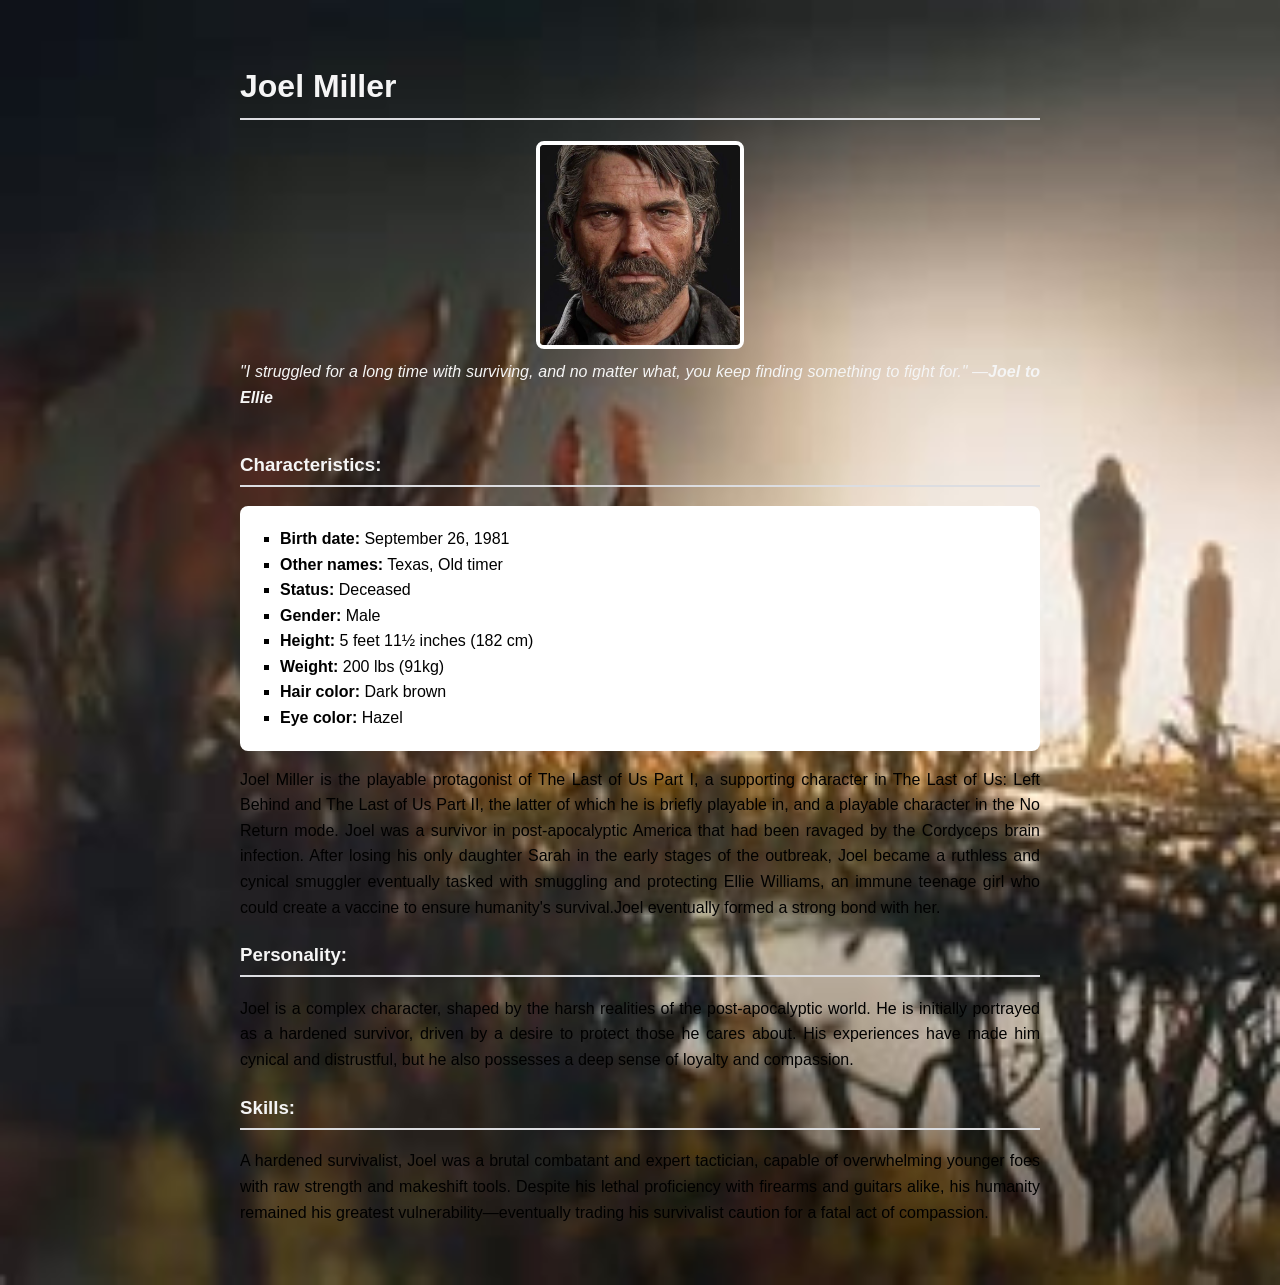
==== index.html @ c6439b8b "first commit" ====
<!doctype html>
<html lang="en">
  <head>
    <meta charset="UTF-8" />
    <meta name="viewport" content="width=device-width, initial-scale=1.0" />
    <title>Resume</title>
    <link rel="stylesheet" href="style.css" />
  </head>
  <body>
    <header>
      <h1>Joel Miller</h1>
    </header>
    <figure>
      <img
        src="img/2475238e963bce9a492e4954c616d935-2566435392.jpg"
        alt="Joel Miller"
      />
      <figcaption><p>
      <i
        >"I struggled for a long time with surviving, and no matter what, you
        keep finding something to fight for."</i
      >
      ―<b>Joel to Ellie</b>
    </p></figcaption>
    </figure>
    <main>
    <h3>Characteristics:</h3>
    <ul>
      <li><b>Birth date:</b> September 26, 1981</li>
      <li><b>Other names:</b> Texas, Old timer</li>
      <li><b>Status:</b> Deceased</li>
      <li><b>Gender:</b> Male</li>
      <li><b>Height:</b> 5 feet 11½ inches (182 cm)</li>
      <li><b>Weight:</b> 200 lbs (91kg)</li>
      <li><b>Hair color:</b> Dark brown</li>
      <li><b>Eye color:</b> Hazel</li>
    </ul>

    <p>
      Joel Miller is the playable protagonist of The Last of Us Part I, a
      supporting character in The Last of Us: Left Behind and The Last of Us
      Part II, the latter of which he is briefly playable in, and a playable
      character in the No Return mode. Joel was a survivor in post-apocalyptic
      America that had been ravaged by the Cordyceps brain infection. After
      losing his only daughter Sarah in the early stages of the outbreak, Joel
      became a ruthless and cynical smuggler eventually tasked with smuggling
      and protecting Ellie Williams, an immune teenage girl who could create a
      vaccine to ensure humanity's survival.Joel eventually formed a strong bond
      with her.
    </p>
    <h3>Personality:</h3>
    <p>
      Joel is a complex character, shaped by the harsh realities of the
      post-apocalyptic world. He is initially portrayed as a hardened survivor,
      driven by a desire to protect those he cares about. His experiences have
      made him cynical and distrustful, but he also possesses a deep sense of
      loyalty and compassion.
    </p>
    <h3>Skills:</h3>
    <p>
      A hardened survivalist, Joel was a brutal combatant and expert tactician,
      capable of overwhelming younger foes with raw strength and makeshift
      tools. Despite his lethal proficiency with firearms and guitars alike, his
      humanity remained his greatest vulnerability—eventually trading his
      survivalist caution for a fatal act of compassion.
    </p>
    </main>
  </body>
</html>
---- style.css ----
body {
  
  background-image: url("img/OIP-3956743881.jpg");

  background-size: cover; 
  background-repeat: no-repeat; 

  color: whi; 
  line-height: 1.6;
  font-family: Arial, sans-serif;
  
  max-width: 800px;
  margin: 0 auto;
  padding: 40px 20px;
 
}

h1, h3 {
  color: whitesmoke;
  border-bottom: 2px solid #dcdde1;
  padding-bottom: 5px;
}

img {
  border: 4px solid #fff;
  border-radius: 8px;
  height: 200px;
  width: 200px;
  object-fit: cover;
}

figure {
  margin: 20px 0;
  display: flex;
  flex-direction: column;
  align-items: center; 
  text-align: center;
}

figcaption p {
  font-style: italic;
  font-size: 16px;
  color: whitesmoke;
  margin-top: 10px;
}

ul {
  background: #fff;
  padding: 20px 40px;
  border-radius: 8px;
  list-style-type: square;
}

p {
  margin-bottom: 20px;
  text-align: justify;
}
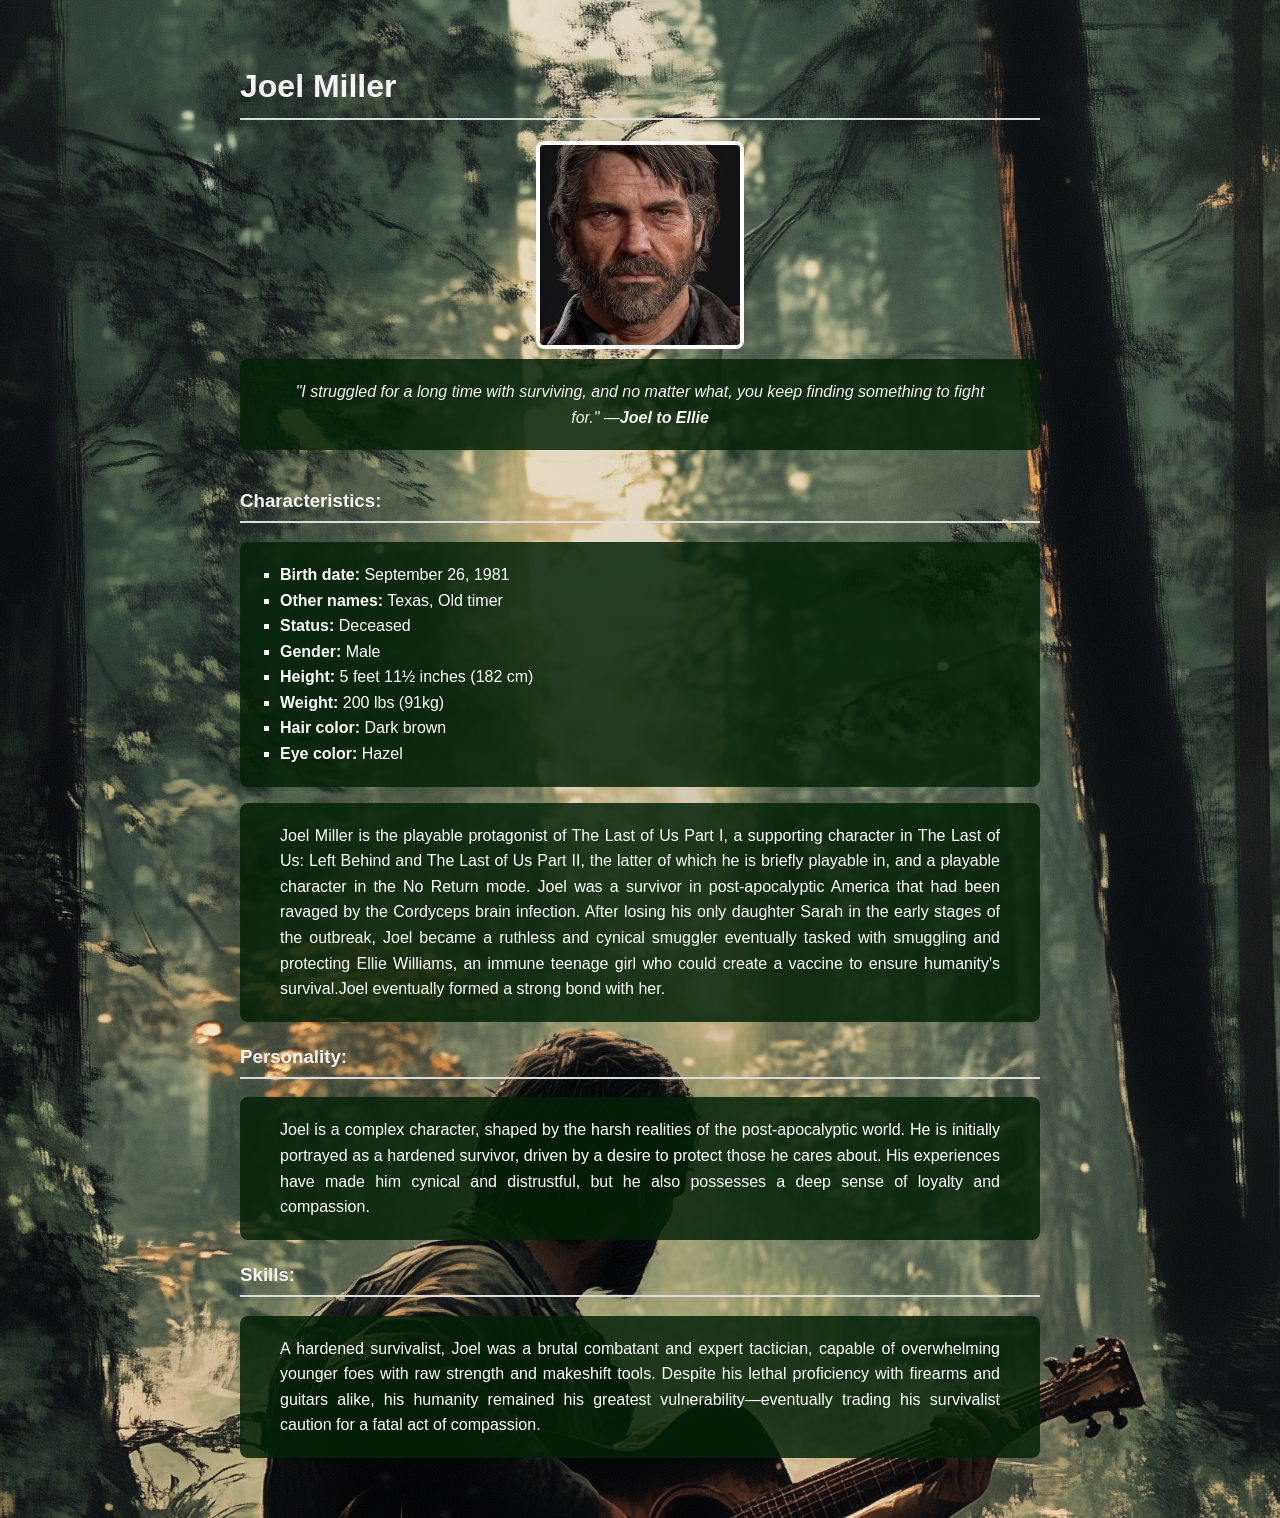
==== commit af244aa6: "nothing special" ====
--- a/index.html
+++ b/index.html
@@ -15,55 +15,58 @@
         src="img/2475238e963bce9a492e4954c616d935-2566435392.jpg"
         alt="Joel Miller"
       />
-      <figcaption><p>
-      <i
-        >"I struggled for a long time with surviving, and no matter what, you
-        keep finding something to fight for."</i
-      >
-      ―<b>Joel to Ellie</b>
-    </p></figcaption>
+      <figcaption>
+        <p class="qoute">
+          <i
+            >"I struggled for a long time with surviving, and no matter what,
+            you keep finding something to fight for."</i
+          >
+          ―<b>Joel to Ellie</b>
+        </p>
+      </figcaption>
     </figure>
     <main>
-    <h3>Characteristics:</h3>
-    <ul>
-      <li><b>Birth date:</b> September 26, 1981</li>
-      <li><b>Other names:</b> Texas, Old timer</li>
-      <li><b>Status:</b> Deceased</li>
-      <li><b>Gender:</b> Male</li>
-      <li><b>Height:</b> 5 feet 11½ inches (182 cm)</li>
-      <li><b>Weight:</b> 200 lbs (91kg)</li>
-      <li><b>Hair color:</b> Dark brown</li>
-      <li><b>Eye color:</b> Hazel</li>
-    </ul>
+      <h3><b>Characteristics:</b></h3>
+      <ul>
+        <li><b>Birth date:</b> September 26, 1981</li>
+        <li><b>Other names:</b> Texas, Old timer</li>
+        <li><b>Status:</b> Deceased</li>
+        <li><b>Gender:</b> Male</li>
+        <li><b>Height:</b> 5 feet 11½ inches (182 cm)</li>
+        <li><b>Weight:</b> 200 lbs (91kg)</li>
+        <li><b>Hair color:</b> Dark brown</li>
+        <li><b>Eye color:</b> Hazel</li>
+      </ul>
 
-    <p>
-      Joel Miller is the playable protagonist of The Last of Us Part I, a
-      supporting character in The Last of Us: Left Behind and The Last of Us
-      Part II, the latter of which he is briefly playable in, and a playable
-      character in the No Return mode. Joel was a survivor in post-apocalyptic
-      America that had been ravaged by the Cordyceps brain infection. After
-      losing his only daughter Sarah in the early stages of the outbreak, Joel
-      became a ruthless and cynical smuggler eventually tasked with smuggling
-      and protecting Ellie Williams, an immune teenage girl who could create a
-      vaccine to ensure humanity's survival.Joel eventually formed a strong bond
-      with her.
-    </p>
-    <h3>Personality:</h3>
-    <p>
-      Joel is a complex character, shaped by the harsh realities of the
-      post-apocalyptic world. He is initially portrayed as a hardened survivor,
-      driven by a desire to protect those he cares about. His experiences have
-      made him cynical and distrustful, but he also possesses a deep sense of
-      loyalty and compassion.
-    </p>
-    <h3>Skills:</h3>
-    <p>
-      A hardened survivalist, Joel was a brutal combatant and expert tactician,
-      capable of overwhelming younger foes with raw strength and makeshift
-      tools. Despite his lethal proficiency with firearms and guitars alike, his
-      humanity remained his greatest vulnerability—eventually trading his
-      survivalist caution for a fatal act of compassion.
-    </p>
+      <p class="characteristics">
+        Joel Miller is the playable protagonist of The Last of Us Part I, a
+        supporting character in The Last of Us: Left Behind and The Last of Us
+        Part II, the latter of which he is briefly playable in, and a playable
+        character in the No Return mode. Joel was a survivor in post-apocalyptic
+        America that had been ravaged by the Cordyceps brain infection. After
+        losing his only daughter Sarah in the early stages of the outbreak, Joel
+        became a ruthless and cynical smuggler eventually tasked with smuggling
+        and protecting Ellie Williams, an immune teenage girl who could create a
+        vaccine to ensure humanity's survival.Joel eventually formed a strong
+        bond with her.
+      </p>
+      <h3><b>Personality:</b></h3>
+      <p class="personality">
+        Joel is a complex character, shaped by the harsh realities of the
+        post-apocalyptic world. He is initially portrayed as a hardened
+        survivor, driven by a desire to protect those he cares about. His
+        experiences have made him cynical and distrustful, but he also possesses
+        a deep sense of loyalty and compassion.
+      </p>
+      <h3><b>Skills:</b></h3>
+      <p class="skills">
+        A hardened survivalist, Joel was a brutal combatant and expert
+        tactician, capable of overwhelming younger foes with raw strength and
+        makeshift tools. Despite his lethal proficiency with firearms and
+        guitars alike, his humanity remained his greatest
+        vulnerability—eventually trading his survivalist caution for a fatal act
+        of compassion.
+      </p>
     </main>
   </body>
 </html>
--- a/style.css
+++ b/style.css
@@ -1,6 +1,6 @@
 body {
   
-  background-image: url("img/OIP-3956743881.jpg");
+  background-image: url("img/joel_theme.png");
 
   background-size: cover; 
   background-repeat: no-repeat; 
@@ -38,6 +38,9 @@
 }
 
 figcaption p {
+  background: #022206d7;
+  padding: 20px 40px;
+  border-radius: 8px;
   font-style: italic;
   font-size: 16px;
   color: whitesmoke;
@@ -45,13 +48,19 @@
 }
 
 ul {
-  background: #fff;
+  color: #fff;
+  background:#022206d7;
   padding: 20px 40px;
   border-radius: 8px;
   list-style-type: square;
 }
 
-p {
+.characteristics, .personality, .skills {
+  color: #fff;
+  background: #022206d7;
+  padding: 20px 40px;
+  border-radius: 8px;
+  list-style-type: square;
   margin-bottom: 20px;
   text-align: justify;
 }
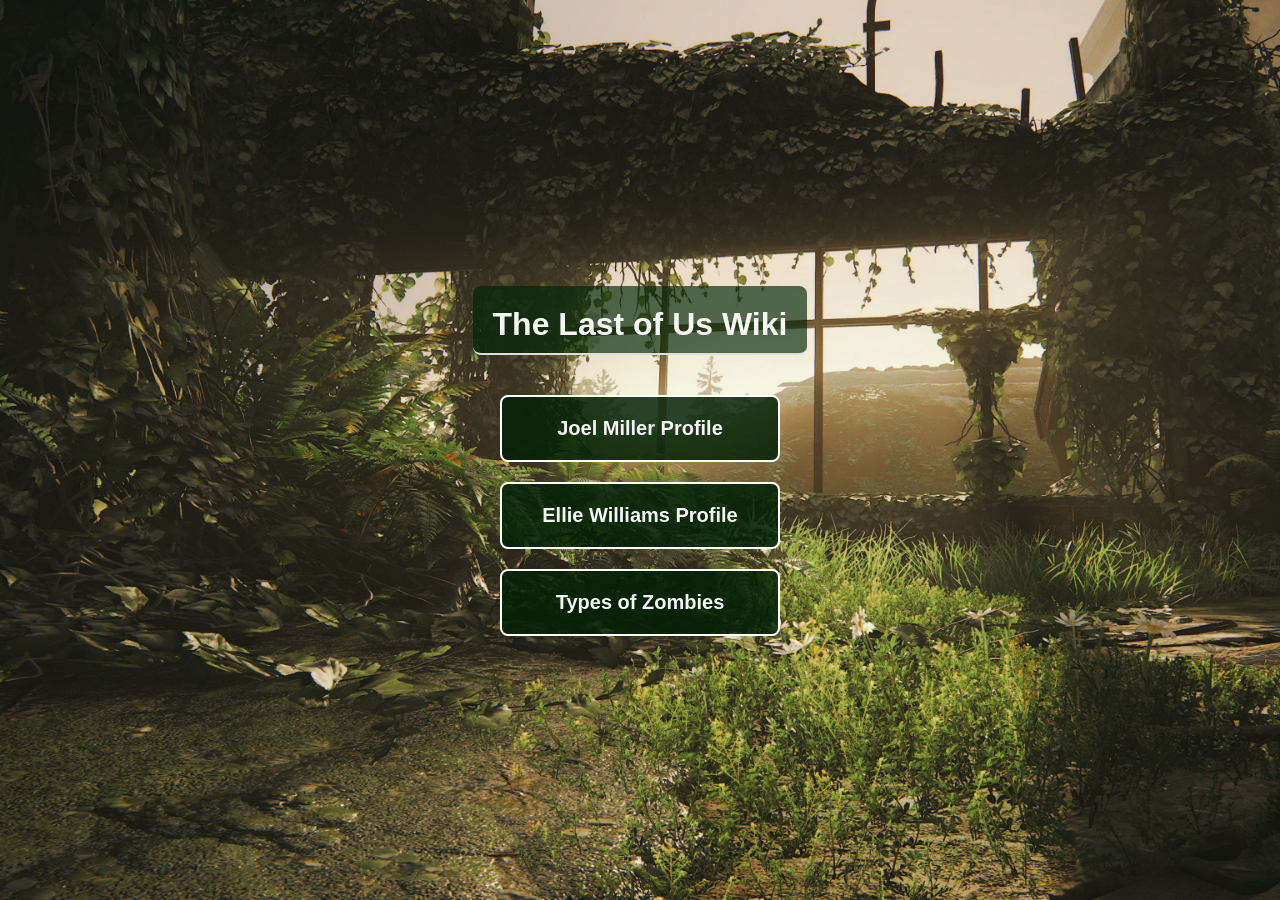
==== commit 39516b45: "make 3 aditioanl sites" ====
--- a/index.html
+++ b/index.html
@@ -3,70 +3,18 @@
   <head>
     <meta charset="UTF-8" />
     <meta name="viewport" content="width=device-width, initial-scale=1.0" />
-    <title>Resume</title>
-    <link rel="stylesheet" href="style.css" />
+    <title>The Last of Us - Main Menu</title>
+    <link rel="stylesheet" href="style_main.css" />
   </head>
   <body>
     <header>
-      <h1>Joel Miller</h1>
+      <h1>The Last of Us Wiki</h1>
     </header>
-    <figure>
-      <img
-        src="img/2475238e963bce9a492e4954c616d935-2566435392.jpg"
-        alt="Joel Miller"
-      />
-      <figcaption>
-        <p class="qoute">
-          <i
-            >"I struggled for a long time with surviving, and no matter what,
-            you keep finding something to fight for."</i
-          >
-          ―<b>Joel to Ellie</b>
-        </p>
-      </figcaption>
-    </figure>
-    <main>
-      <h3><b>Characteristics:</b></h3>
-      <ul>
-        <li><b>Birth date:</b> September 26, 1981</li>
-        <li><b>Other names:</b> Texas, Old timer</li>
-        <li><b>Status:</b> Deceased</li>
-        <li><b>Gender:</b> Male</li>
-        <li><b>Height:</b> 5 feet 11½ inches (182 cm)</li>
-        <li><b>Weight:</b> 200 lbs (91kg)</li>
-        <li><b>Hair color:</b> Dark brown</li>
-        <li><b>Eye color:</b> Hazel</li>
-      </ul>
 
-      <p class="characteristics">
-        Joel Miller is the playable protagonist of The Last of Us Part I, a
-        supporting character in The Last of Us: Left Behind and The Last of Us
-        Part II, the latter of which he is briefly playable in, and a playable
-        character in the No Return mode. Joel was a survivor in post-apocalyptic
-        America that had been ravaged by the Cordyceps brain infection. After
-        losing his only daughter Sarah in the early stages of the outbreak, Joel
-        became a ruthless and cynical smuggler eventually tasked with smuggling
-        and protecting Ellie Williams, an immune teenage girl who could create a
-        vaccine to ensure humanity's survival.Joel eventually formed a strong
-        bond with her.
-      </p>
-      <h3><b>Personality:</b></h3>
-      <p class="personality">
-        Joel is a complex character, shaped by the harsh realities of the
-        post-apocalyptic world. He is initially portrayed as a hardened
-        survivor, driven by a desire to protect those he cares about. His
-        experiences have made him cynical and distrustful, but he also possesses
-        a deep sense of loyalty and compassion.
-      </p>
-      <h3><b>Skills:</b></h3>
-      <p class="skills">
-        A hardened survivalist, Joel was a brutal combatant and expert
-        tactician, capable of overwhelming younger foes with raw strength and
-        makeshift tools. Despite his lethal proficiency with firearms and
-        guitars alike, his humanity remained his greatest
-        vulnerability—eventually trading his survivalist caution for a fatal act
-        of compassion.
-      </p>
+    <main class="menu">
+      <a href="index_joel.html">Joel Miller Profile</a>
+      <a href="index_elly.html">Ellie Williams Profile</a>
+      <a href="index_zombie.html">Types of Zombies</a>
     </main>
   </body>
 </html>
--- a/style_main.css
+++ b/style_main.css
@@ -0,0 +1,49 @@
+body {
+  background-image: url("img/main_theme.jpg");
+  background-size: cover;
+  background-repeat: no-repeat;
+  background-position: center;
+  background-attachment: fixed;
+  background-color: rgba(4, 79, 4, 0.878);
+  font-family: Arial, sans-serif;
+  display: flex;
+  flex-direction: column;
+  align-items: center;
+  justify-content: center;
+  height: 100vh;
+  margin: 0;
+  color: whitesmoke;
+}
+
+h1 {
+  background: #012606a9;
+  padding: 20px;
+  border-radius: 8px;
+  border-bottom: 2px solid #dcdde1;
+  padding-bottom: 10px;
+  margin-bottom: 40px;
+}
+
+.menu {
+  display: flex;
+  flex-direction: column;
+  gap: 20px;
+}
+
+.menu a {
+  background: #022206d7;
+  color: whitesmoke;
+  text-decoration: none;
+  padding: 20px 40px;
+  border-radius: 8px;
+  font-size: 20px;
+  font-weight: bold;
+  text-align: center;
+  border: 2px solid #fff;
+  transition: background 0.3s ease;
+}
+
+.menu a:hover {
+  background: #044b0ed7;
+  transform: scale(1.05);
+}
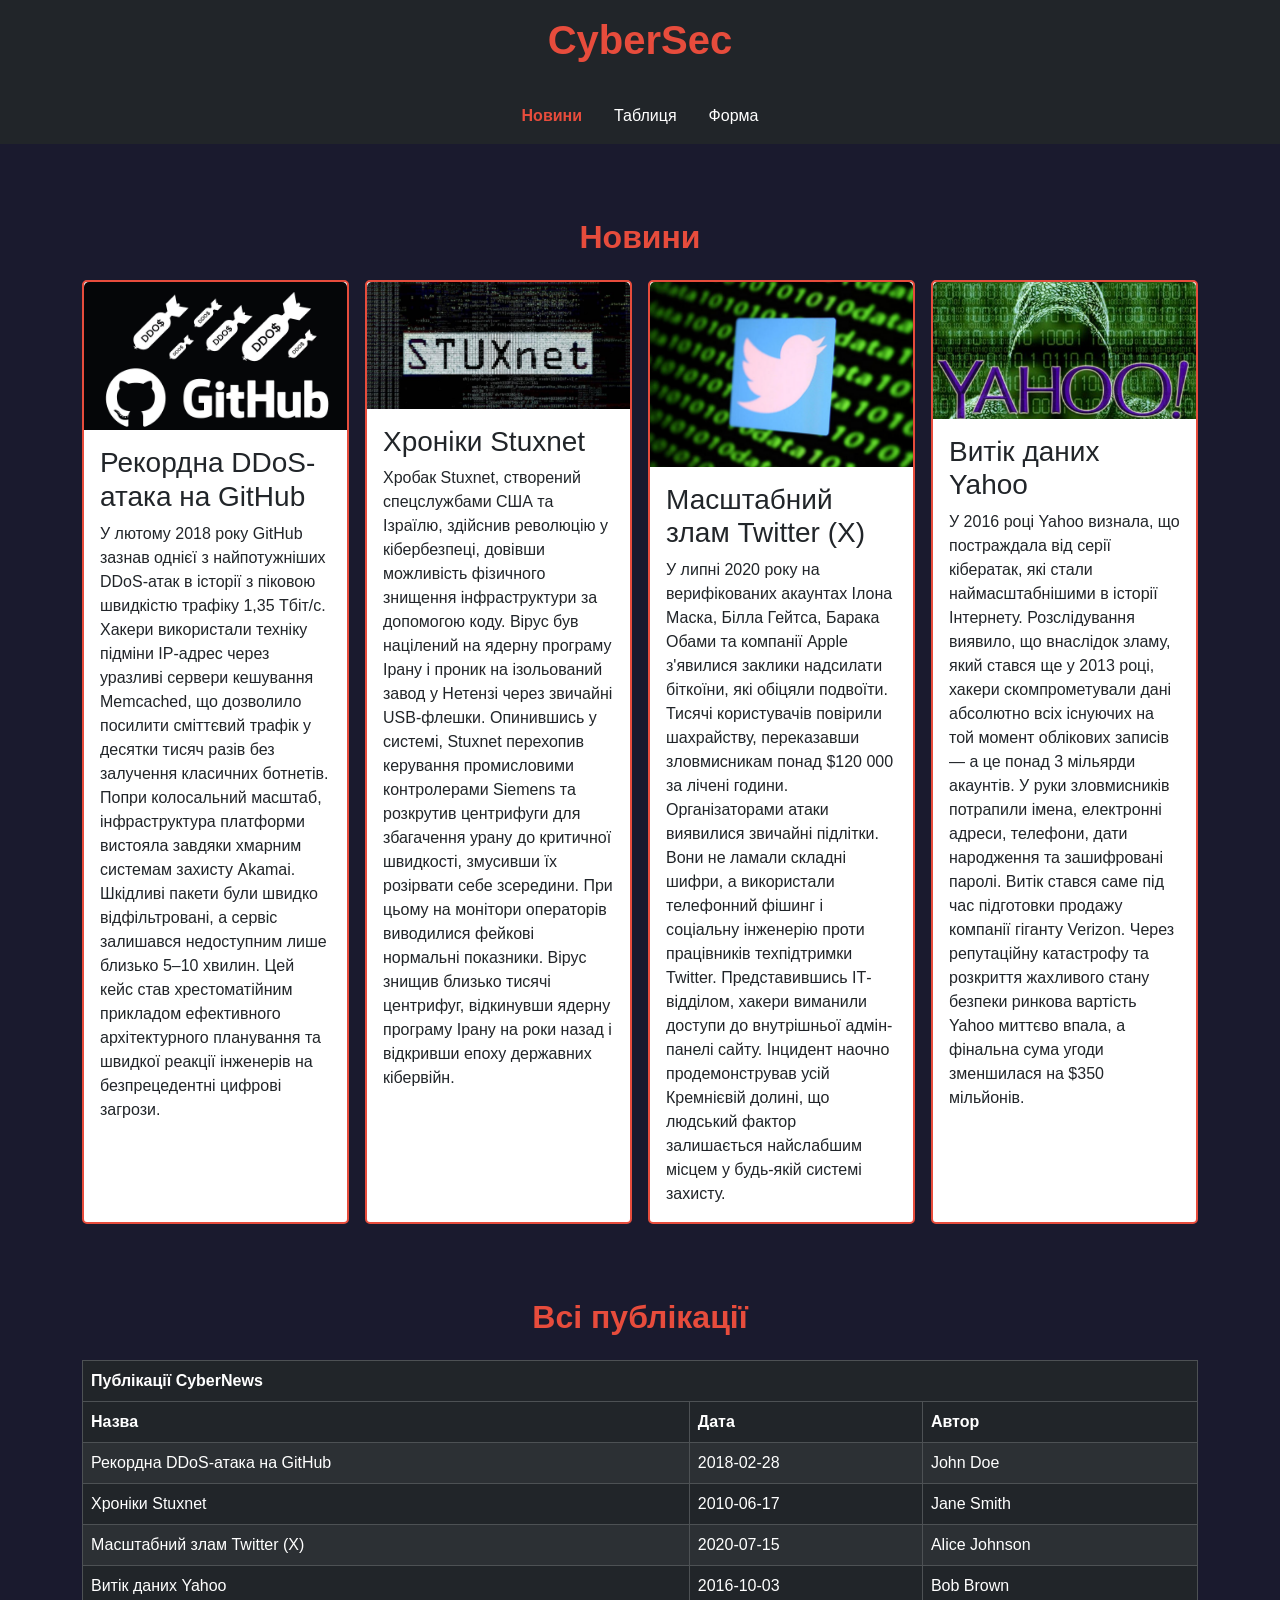
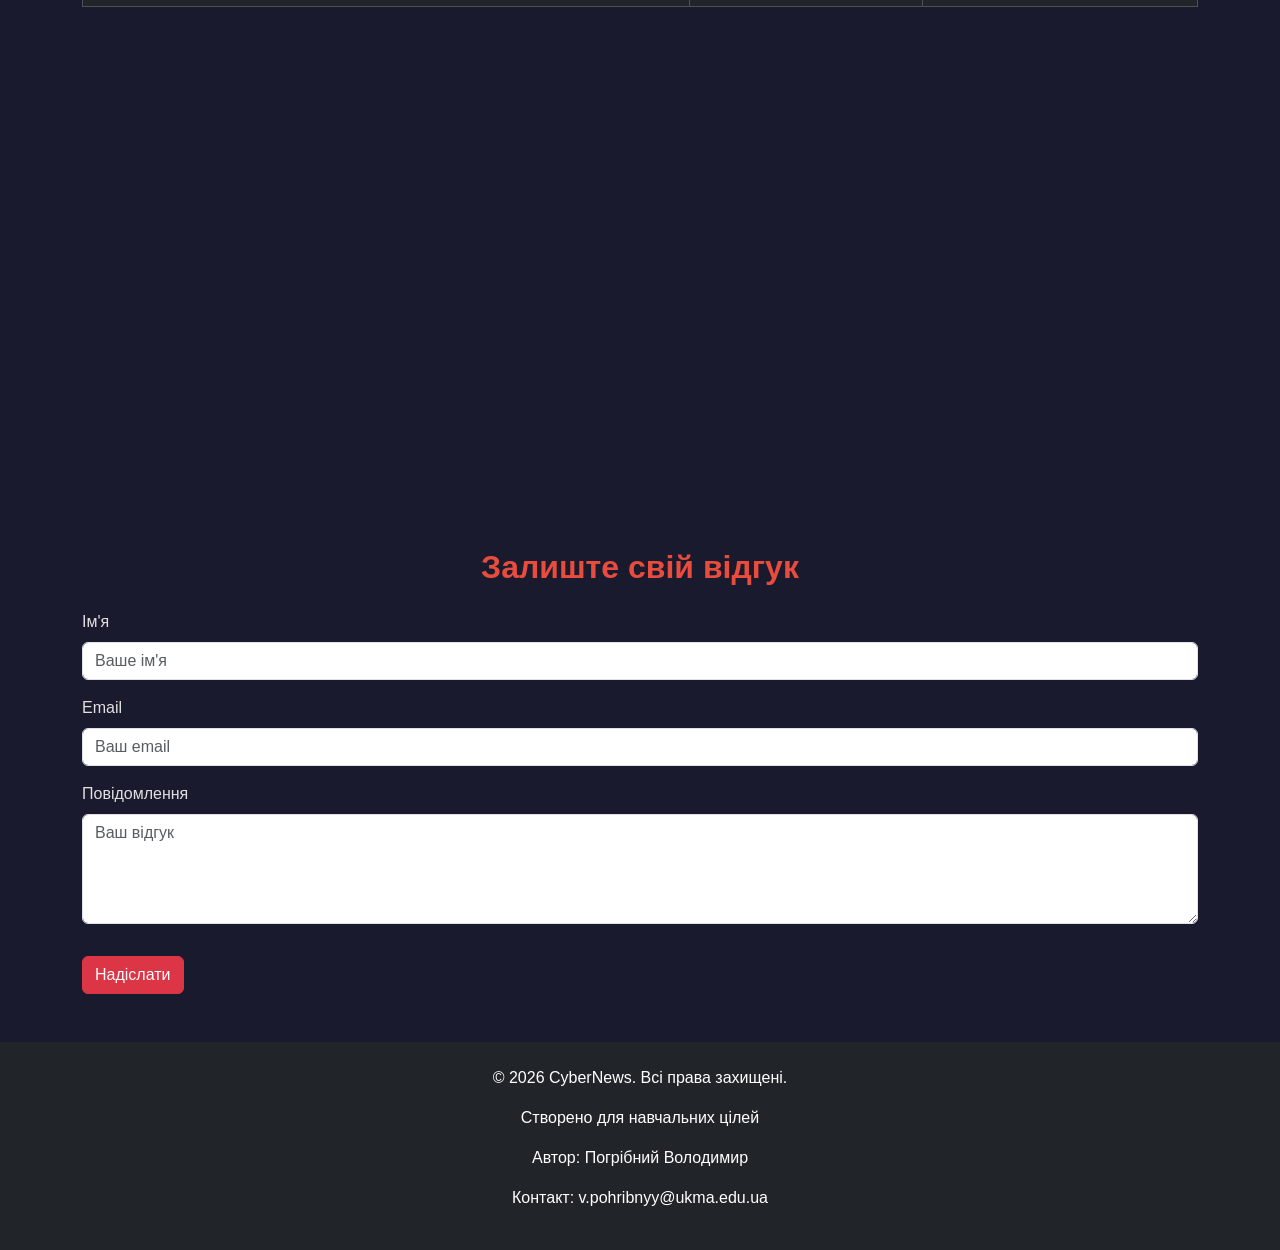
==== commit 92b84a4d: "pw2" ====
--- a/index.html
+++ b/index.html
@@ -1,20 +1,216 @@
 <!doctype html>
-<html lang="en">
+<html lang="uk">
   <head>
     <meta charset="UTF-8" />
     <meta name="viewport" content="width=device-width, initial-scale=1.0" />
-    <title>The Last of Us - Main Menu</title>
-    <link rel="stylesheet" href="style_main.css" />
+    <link
+      href="https://cdn.jsdelivr.net/npm/bootstrap@5.3.8/dist/css/bootstrap.min.css"
+      rel="stylesheet"
+      integrity="sha384-sRIl4kxILFvY47J16cr9ZwB07vP4J8+LH7qKQnuqkuIAvNWLzeN8tE5YBujZqJLB"
+      crossorigin="anonymous"
+    />
+    <link rel="stylesheet" href="style.css" />
+    <title>Cybersec</title>
   </head>
-  <body>
-    <header>
-      <h1>The Last of Us Wiki</h1>
+  <body data-bs-spy="scroll">
+    <header class="bg-dark text-white p-3 text-center">
+      <h1>CyberSec</h1>
     </header>
+    <nav
+      id="navbar"
+      class="navbar sticky-top navbar-expand-lg navbar-dark bg-dark"
+    >
+      <div class="container d-flex justify-content-center">
+        <ul class="navbar-nav d-flex flex-row gap-3">
+          <li class="nav-item">
+            <a class="nav-link text-white" href="#news">Новини</a>
+          </li>
+          <li class="nav-item">
+            <a class="nav-link text-white" href="#table">Таблиця</a>
+          </li>
+          <li class="nav-item">
+            <a class="nav-link text-white" href="#form">Форма</a>
+          </li>
+        </ul>
+      </div>
+    </nav>
+    <main class="container my-4">
+      <section id="news">
+        <h2 class="mb-4 text-center">Новини</h2>
+        <div class="row g-3">
+          <div class="col-12 col-sm-6 col-md-3">
+            <div class="card h-100">
+              <img src="github.png" class="card-img-top" alt="github" />
+              <div class="card-body">
+                <h3 class="card-title">Рекордна DDoS-атака на GitHub</h3>
+                <p class="card-text">
+                  У лютому 2018 року GitHub зазнав однієї з найпотужніших
+                  DDoS-атак в історії з піковою швидкістю трафіку 1,35 Тбіт/с.
+                  Хакери використали техніку підміни IP-адрес через уразливі
+                  сервери кешування Memcached, що дозволило посилити сміттєвий
+                  трафік у десятки тисяч разів без залучення класичних ботнетів.
+                  Попри колосальний масштаб, інфраструктура платформи вистояла
+                  завдяки хмарним системам захисту Akamai. Шкідливі пакети були
+                  швидко відфільтровані, а сервіс залишався недоступним лише
+                  близько 5–10 хвилин. Цей кейс став хрестоматійним прикладом
+                  ефективного архітектурного планування та швидкої реакції
+                  інженерів на безпрецедентні цифрові загрози.
+                </p>
+              </div>
+            </div>
+          </div>
 
-    <main class="menu">
-      <a href="index_joel.html">Joel Miller Profile</a>
-      <a href="index_elly.html">Ellie Williams Profile</a>
-      <a href="index_zombie.html">Types of Zombies</a>
+          <div class="col-12 col-sm-6 col-md-3">
+            <div class="card h-100">
+              <img src="stuxnet.png" class="card-img-top" alt="Stuxnet" />
+              <div class="card-body">
+                <h3 class="card-title">Хроніки Stuxnet</h3>
+                <p class="card-text">
+                  Хробак Stuxnet, створений спецслужбами США та Ізраїлю,
+                  здійснив революцію у кібербезпеці, довівши можливість
+                  фізичного знищення інфраструктури за допомогою коду. Вірус був
+                  націлений на ядерну програму Ірану і проник на ізольований
+                  завод у Нетензі через звичайні USB-флешки. Опинившись у
+                  системі, Stuxnet перехопив керування промисловими контролерами
+                  Siemens та розкрутив центрифуги для збагачення урану до
+                  критичної швидкості, змусивши їх розірвати себе зсередини. При
+                  цьому на монітори операторів виводилися фейкові нормальні
+                  показники. Вірус знищив близько тисячі центрифуг, відкинувши
+                  ядерну програму Ірану на роки назад і відкривши епоху
+                  державних кібервійн.
+                </p>
+              </div>
+            </div>
+          </div>
+
+          <div class="col-12 col-sm-6 col-md-3">
+            <div class="card h-100">
+              <img src="twitter.png" class="card-img-top" alt="Twitter" />
+              <div class="card-body">
+                <h3 class="card-title">Масштабний злам Twitter (X)</h3>
+                <p class="card-text">
+                  У липні 2020 року на верифікованих акаунтах Ілона Маска, Білла
+                  Гейтса, Барака Обами та компанії Apple з'явилися заклики
+                  надсилати біткоїни, які обіцяли подвоїти. Тисячі користувачів
+                  повірили шахрайству, переказавши зловмисникам понад $120 000
+                  за лічені години. Організаторами атаки виявилися звичайні
+                  підлітки. Вони не ламали складні шифри, а використали
+                  телефонний фішинг і соціальну інженерію проти працівників
+                  техпідтримки Twitter. Представившись ІТ-відділом, хакери
+                  виманили доступи до внутрішньої адмін-панелі сайту. Інцидент
+                  наочно продемонстрував усій Кремнієвій долині, що людський
+                  фактор залишається найслабшим місцем у будь-якій системі
+                  захисту.
+                </p>
+              </div>
+            </div>
+          </div>
+
+          <div class="col-12 col-sm-6 col-md-3">
+            <div class="card h-100">
+              <img src="yahoo.png" class="card-img-top" alt="Yahoo" />
+              <div class="card-body">
+                <h3 class="card-title">Витік даних Yahoo</h3>
+                <p class="card-text">
+                  У 2016 році Yahoo визнала, що постраждала від серії кібератак,
+                  які стали наймасштабнішими в історії Інтернету. Розслідування
+                  виявило, що внаслідок зламу, який стався ще у 2013 році,
+                  хакери скомпрометували дані абсолютно всіх існуючих на той
+                  момент облікових записів — а це понад 3 мільярди акаунтів. У
+                  руки зловмисників потрапили імена, електронні адреси,
+                  телефони, дати народження та зашифровані паролі. Витік стався
+                  саме під час підготовки продажу компанії гіганту Verizon.
+                  Через репутаційну катастрофу та розкриття жахливого стану
+                  безпеки ринкова вартість Yahoo миттєво впала, а фінальна сума
+                  угоди зменшилася на $350 мільйонів.
+                </p>
+              </div>
+            </div>
+          </div>
+        </div>
+      </section>
+      <section id="table">
+        <h2 class="my-4 text-center">Всі публікації</h2>
+        <div class="table-responsive">
+          <table class="table table-dark table-striped table-bordered">
+            <thead>
+              <tr>
+                <th colspan="3">Публікації CyberNews</th>
+              </tr>
+              <tr>
+                <th>Назва</th>
+                <th>Дата</th>
+                <th>Автор</th>
+              </tr>
+            </thead>
+            <tbody>
+              <tr>
+                <td>Рекордна DDoS-атака на GitHub</td>
+                <td>2018-02-28</td>
+                <td>John Doe</td>
+              </tr>
+              <tr>
+                <td>Хроніки Stuxnet</td>
+                <td>2010-06-17</td>
+                <td>Jane Smith</td>
+              </tr>
+              <tr>
+                <td>Масштабний злам Twitter (X)</td>
+                <td>2020-07-15</td>
+                <td>Alice Johnson</td>
+              </tr>
+              <tr>
+                <td>Витік даних Yahoo</td>
+                <td>2016-10-03</td>
+                <td>Bob Brown</td>
+              </tr>
+            </tbody>
+          </table>
+        </div>
+      </section>
+      <section id="form">
+        <h2 class="my-4 text-center">Залиште свій відгук</h2>
+        <form>
+          <div class="mb-3">
+            <label for="name" class="form-label">Ім'я</label>
+            <input
+              type="text"
+              class="form-control"
+              id="name"
+              placeholder="Ваше ім'я"
+              required
+            />
+            <label for="email" class="form-label mt-3">Email</label>
+            <input
+              type="email"
+              class="form-control"
+              id="email"
+              placeholder="Ваш email"
+              required
+            />
+            <label for="message" class="form-label mt-3">Повідомлення</label>
+            <textarea
+              class="form-control"
+              id="message"
+              rows="4"
+              placeholder="Ваш відгук"
+              required
+            ></textarea>
+          </div>
+          <button type="submit" class="btn btn-danger mt-3">Надіслати</button>
+        </form>
+      </section>
     </main>
+    <footer class="bg-dark text-white text-center p-4 mt-5">
+      <p>© 2026 CyberNews. Всі права захищені.</p>
+      <p>Створено для навчальних цілей</p>
+      <p>Автор: Погрібний Володимир</p>
+      <p>Контакт: v.pohribnyy@ukma.edu.ua</p>
+    </footer>
+    <script
+      src="https://cdn.jsdelivr.net/npm/bootstrap@5.3.8/dist/js/bootstrap.bundle.min.js"
+      integrity="sha384-FKyoEForCGlyvwx9Hj09JcYn3nv7wiPVlz7YYwJrWVcXK/BmnVDxM+D2scQbITxI"
+      crossorigin="anonymous"
+    ></script>
   </body>
 </html>
--- a/style.css
+++ b/style.css
@@ -0,0 +1,35 @@
+body {
+  font-family: Arial, sans-serif;
+  background-color: #1a1a2e;
+  color: #e0e0e0;
+}
+
+.card {
+  border-radius: 5px;
+  border: 2px solid #e74c3c;
+}
+
+h1,
+h2 {
+  color: #e74c3c;
+  font-weight: bold;
+}
+
+.nav-link:hover {
+  color: #e74c3c !important;
+  display: inline-block;
+  transform: scale(1.1);
+  transition: transform 0.3s ease;
+}
+.nav-link.active {
+  color: #e74c3c !important;
+  font-weight: bold;
+}
+
+#news, #table {
+  padding-top: 50px;
+  min-height: 100vh;
+}
+section {
+  scroll-margin-top: 70px;
+}
